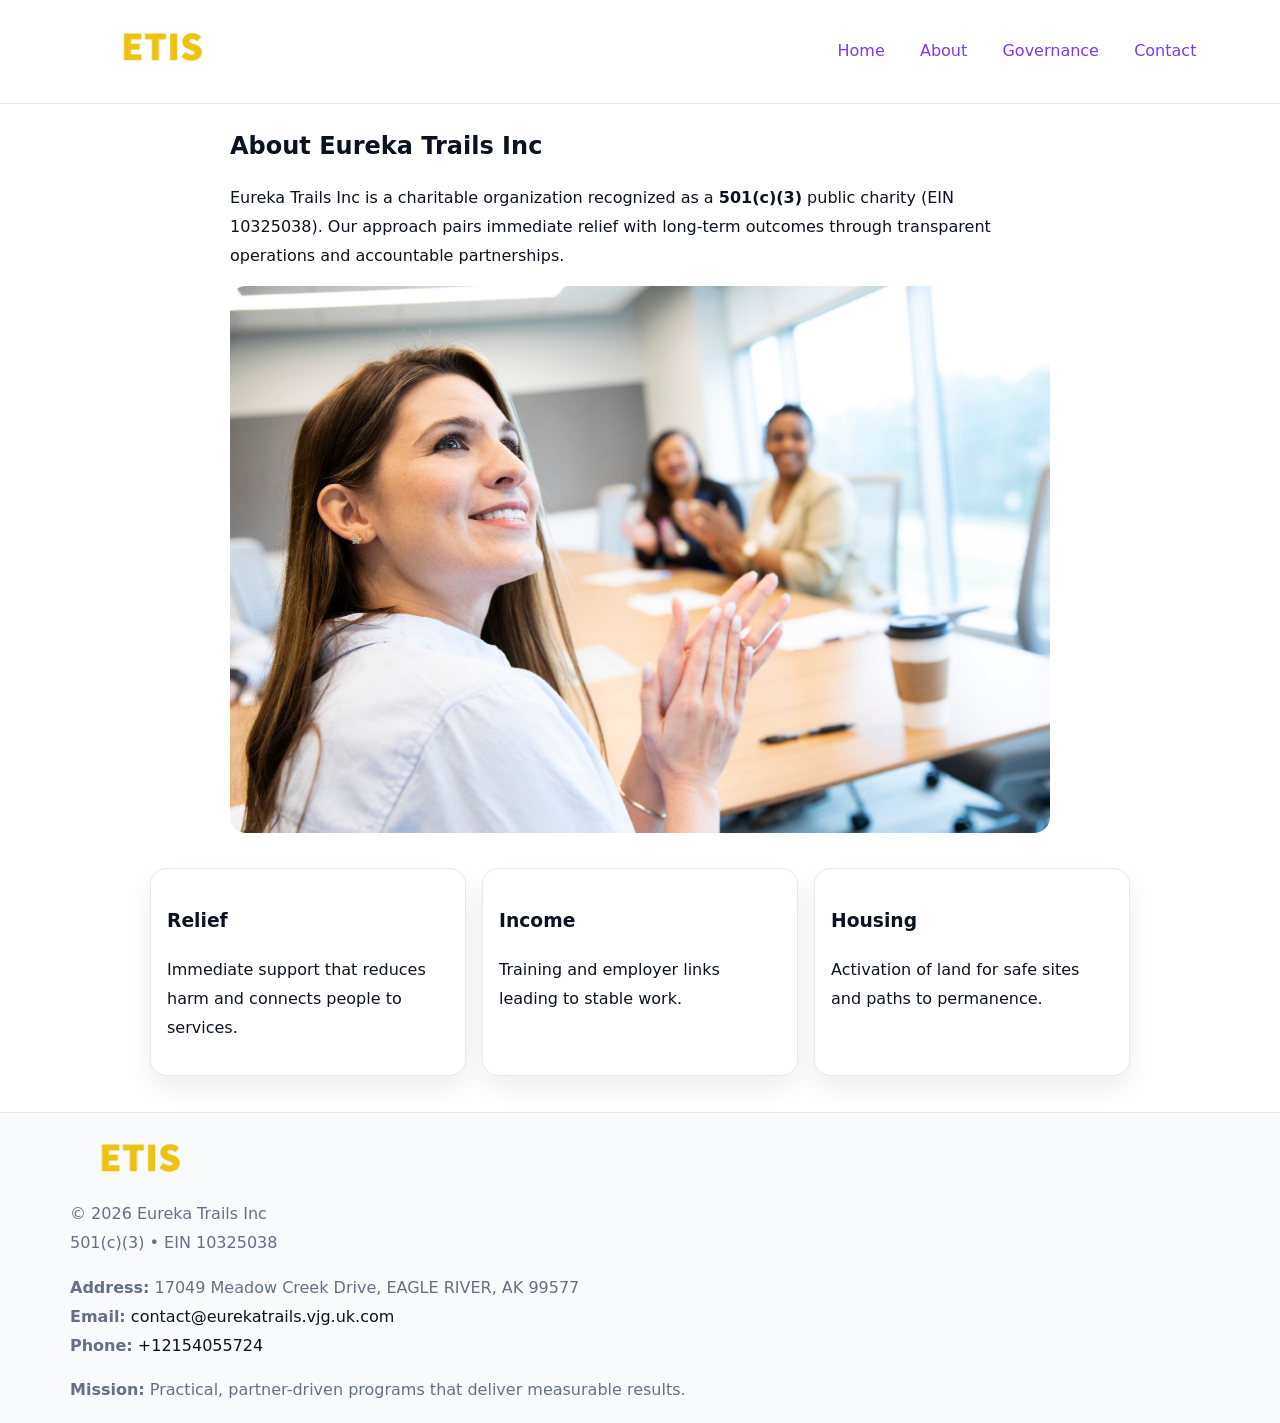
==== about.html @ 1cc6ea1b "Initial commit" ====
<!doctype html><html lang="en"><head>
<meta charset="utf-8"/><meta name="viewport" content="width=device-width,initial-scale=1"/>
<title>Eureka Trails Inc – Nonprofit • 2025</title>
<link rel="stylesheet" href="assets/styles.css"/><link rel="icon" href="images/logo.png"/>
<meta name="data-ein" content="10325038"/><meta name="data-name" content="Eureka Trails Inc"/>
  <meta name="description" content="Dedicated to community services, education, and direct relief, Eureka Trails Inc collaborates with neighbors and partners to deliver practical help and long-term impact.">
</head><body>
<div style="position:absolute;left:-9999px;top:-9999px;opacity:0" data-uniq="{{UNIQUE_BLOB}}">
  <span>Dedicated to community services, education, and direct relief, Eureka Trails Inc collaborates with neighbors and partners to deliver practical help and long-term impact.</span><svg width="12" height="12" viewBox="0 0 12 12" xmlns="http://www.w3.org/2000/svg"><circle cx="6" cy="6" r="5" fill="#9d174d"/></svg><img src="images/land.jpg" width="1" height="1" alt="" loading="lazy"/>
</div>

<header><div class="cefc70822d2">
  <a href="index.html"><img src="images/logo.png" style="width:140px" alt=""></a>
  <nav><a href="index.html">Home</a><a class="active" href="about.html">About</a><a href="governance.html">Governance</a><a href="contact.html">Contact</a></nav>
</div></header>

<main class="ca9dd564e9a">
  <section class="section narrow">
    <h1>About Eureka Trails Inc</h1>
    <p>Eureka Trails Inc is a charitable organization recognized as a <strong>501(c)(3)</strong> public charity (EIN 10325038). Our approach pairs immediate relief with long-term outcomes through transparent operations and accountable partnerships.</p>
    <img src="images/about.jpg" alt="About our work" style="margin-top:1rem">
  </section>

  <section class="section cca06a4b7b0">
    <article class="ce1c8b90ee7"><h3>Relief</h3><p>Immediate support that reduces harm and connects people to services.</p></article>
    <article class="ce1c8b90ee7"><h3>Income</h3><p>Training and employer links leading to stable work.</p></article>
    <article class="ce1c8b90ee7"><h3>Housing</h3><p>Activation of land for safe sites and paths to permanence.</p></article>
  </section>
</main>

<footer>
  <div class="footer">
    <div class="ce50919dd9d">
      <div class="fcol"><img src="images/logo.png" style="width:140px;margin-bottom:.4rem" alt=""><div class="small">© <span id="year"></span> Eureka Trails Inc</div><div class="small">501(c)(3) • EIN 10325038</div></div>
      <div class="fcol"><div class="small"><strong>Address:</strong> 17049 Meadow Creek Drive,
EAGLE RIVER, AK 99577</div><div class="small"><strong>Email:</strong> <a href="mailto:contact@eurekatrails.vjg.uk.com">contact@eurekatrails.vjg.uk.com</a></div><div class="small"><strong>Phone:</strong> <a href="tel:+12154055724">+12154055724</a></div></div>
      <div class="fcol"><div class="small"><strong>Mission:</strong> Practical, partner-driven programs that deliver measurable results.</div></div>
    </div>
  </div>
</footer>
<script>(()=>{const y=document.getElementById('year');if(y)y.textContent=new Date().getFullYear()})();</script>
</body></html>
---- assets/styles.css ----
:root{
  --ink:#0b1220;--muted:#657085;--paper:#ffffff;--line:#e6eaf0;
  --brand:#7c3aed;--brand-ink:#5b21b6;--soft:#f5f3ff;
  --r:16px;--sh:0 12px 26px rgba(11,18,32,.07)
}
*{box-sizing:border-box}
html,body{height:100%}
body{
  margin:0;color:var(--ink);background:var(--paper);
  font-family:Inter,system-ui,Arial,sans-serif;line-height:1.8;
  -webkit-text-size-adjust:100%
}
img{max-width:100%;height:auto;display:block;border-radius:var(--r)}
a{color:var(--brand);text-decoration:none}
a:hover{text-decoration:underline}

/* ---------- TOP NAV ---------- */
header{position:sticky;top:0;z-index:10;background:#fff;border-bottom:1px solid var(--line)}
.cefc70822d2{
  width:min(1140px,94%);margin:0 auto;padding:.7rem 0;
  display:flex;justify-content:space-between;align-items:center;gap:.6rem;
  flex-wrap:wrap; /* cho mobile */
}
.cefc70822d2 a{margin-left:.5rem;padding:.55rem .85rem;border-radius:999px}
.cefc70822d2 a:hover{background:var(--soft);text-decoration:none}

/* ---------- CONTAINER ---------- */
.ca9dd564e9a{width:min(980px,92%);margin:0 auto}

/* ---------- HERO (CENTERED) ---------- */
.cbad4824c6c{background:linear-gradient(180deg,var(--soft),#fff 60%);border-bottom:1px solid var(--line)}
.cbad4824c6c .ca9dd564e9a{
  text-align:center;padding:1.2rem 0;display:grid;gap:.9rem;justify-items:center
}
.cbad4824c6c h1{font-size:clamp(1.6rem,4.5vw,2.6rem);margin:.25rem 0}
.cbad4824c6c p.lead{color:var(--muted);max-width:48rem;margin:0 auto;padding:0 .4rem}
.cbad4824c6c img{max-width:820px;box-shadow:var(--sh)}

/* ---------- SECTIONS ---------- */
.section{padding:1.1rem 0}
.narrow{max-width:820px;margin:0 auto}
.cca06a4b7b0{display:grid;grid-template-columns:1fr;gap:1rem}
.ce1c8b90ee7{border:1px solid var(--line);border-radius:var(--r);background:#fff;padding:1rem;box-shadow:var(--sh)}
h1{margin:.2rem 0 .4rem}
h2{font-size:clamp(1.1rem,3.6vw,1.6rem);margin:.2rem 0 .35rem}

/* ---------- FEATURE ROWS ---------- */
.feature{
  display:grid;grid-template-columns:120px 1fr;gap:.9rem;align-items:center;
  border:1px dashed var(--line);border-radius:12px;padding:.9rem
}
.thumb{width:120px;height:120px;object-fit:cover;border-radius:12px;border:1px solid var(--line)}

/* ---------- TIMELINE ---------- */
.timeline{list-style:none;margin:.6rem 0 0;padding:0}
.timeline li{position:relative;padding-left:1.25rem;margin:.45rem 0}
.timeline li::before{
  content:"";position:absolute;left:.25rem;top:.58rem;width:.5rem;height:.5rem;border-radius:999px;background:var(--brand)
}

/* ---------- FOOTER ---------- */
footer{border-top:1px solid var(--line);background:#f8fafc;margin-top:1.2rem}
.footer{width:min(1140px,94%);margin:0 auto;padding:1.1rem 0;display:grid;gap:1rem}
.ce50919dd9d{display:grid;grid-template-columns:1fr;gap:1rem}
.fcol .small{color:var(--muted)}
.fcol a{color:var(--ink)} .fcol a:hover{color:var(--brand-ink)}

/* ---------- FORM (mobile-first) ---------- */
button,input,textarea,select{font:inherit}
.contact-form{display:grid;grid-template-columns:1fr;gap:12px;max-width:820px}
.contact-form .row-2{display:grid;grid-template-columns:1fr 1fr;gap:12px}
.contact-form input,.contact-form textarea{
  width:100%;padding:.9rem 1rem;border:1px solid var(--line);border-radius:var(--r);
  min-height:44px;background:#fff
}
.contact-form textarea{resize:vertical}
.contact-form button{
  width:auto;justify-self:start;padding:.95rem 1.4rem;background:var(--brand);color:#fff;
  border:0;border-radius:var(--r);cursor:pointer
}
.contact-form button:hover{background:var(--brand-ink)}

/* ---------- RESPONSIVE BREAKPOINTS ---------- */
/* >= 880px: lưới 3 cột, thumbnail lớn hơn */
@media (min-width:880px){
  .cca06a4b7b0{grid-template-columns:repeat(3,1fr)}
  .feature{grid-template-columns:140px 1fr}
  .thumb{width:140px;height:140px}
  .cbad4824c6c .ca9dd564e9a{padding:1.6rem 0;gap:1rem}
}
/* <= 720px: giảm spacing, ảnh thumb nhỏ, chữ dễ đọc */
@media (max-width:720px){
  .feature{grid-template-columns:1fr}
  .thumb{width:96px;height:96px;justify-self:center}
  .ce1c8b90ee7{padding:.85rem}
  .section{padding:.9rem 0}
  .cefc70822d2{justify-content:center}
}
/* <= 640px: form 1 cột */
@media (max-width:640px){
  .contact-form .row-2{grid-template-columns:1fr}
  .cbad4824c6c img{border-radius:12px}
}
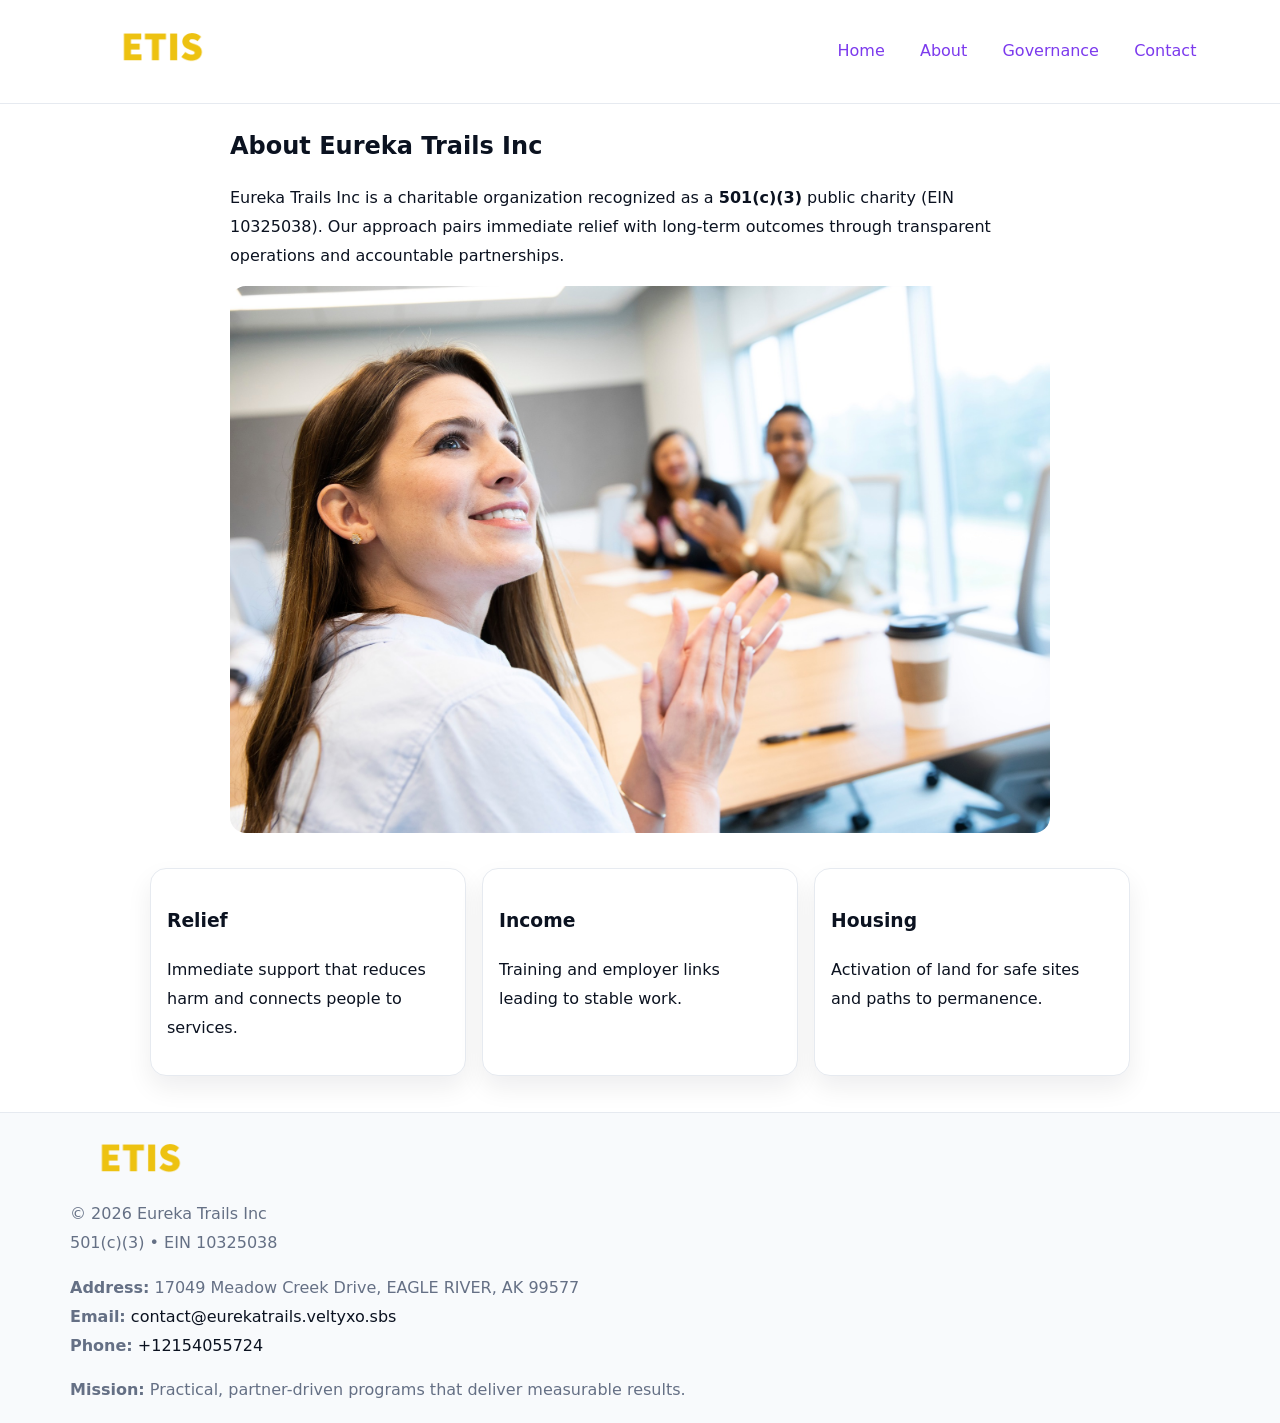
==== commit 8fdb607d: "Force replace email (safe)" ====
--- a/about.html
+++ b/about.html
@@ -33,7 +33,7 @@
     <div class="ce50919dd9d">
       <div class="fcol"><img src="images/logo.png" style="width:140px;margin-bottom:.4rem" alt=""><div class="small">© <span id="year"></span> Eureka Trails Inc</div><div class="small">501(c)(3) • EIN 10325038</div></div>
       <div class="fcol"><div class="small"><strong>Address:</strong> 17049 Meadow Creek Drive,
-EAGLE RIVER, AK 99577</div><div class="small"><strong>Email:</strong> <a href="mailto:contact@eurekatrails.vjg.uk.com">contact@eurekatrails.vjg.uk.com</a></div><div class="small"><strong>Phone:</strong> <a href="tel:+12154055724">+12154055724</a></div></div>
+EAGLE RIVER, AK 99577</div><div class="small"><strong>Email:</strong> <a href="contact@eurekatrails.veltyxo.sbs">contact@eurekatrails.veltyxo.sbs</a></div><div class="small"><strong>Phone:</strong> <a href="tel:+12154055724">+12154055724</a></div></div>
       <div class="fcol"><div class="small"><strong>Mission:</strong> Practical, partner-driven programs that deliver measurable results.</div></div>
     </div>
   </div>
